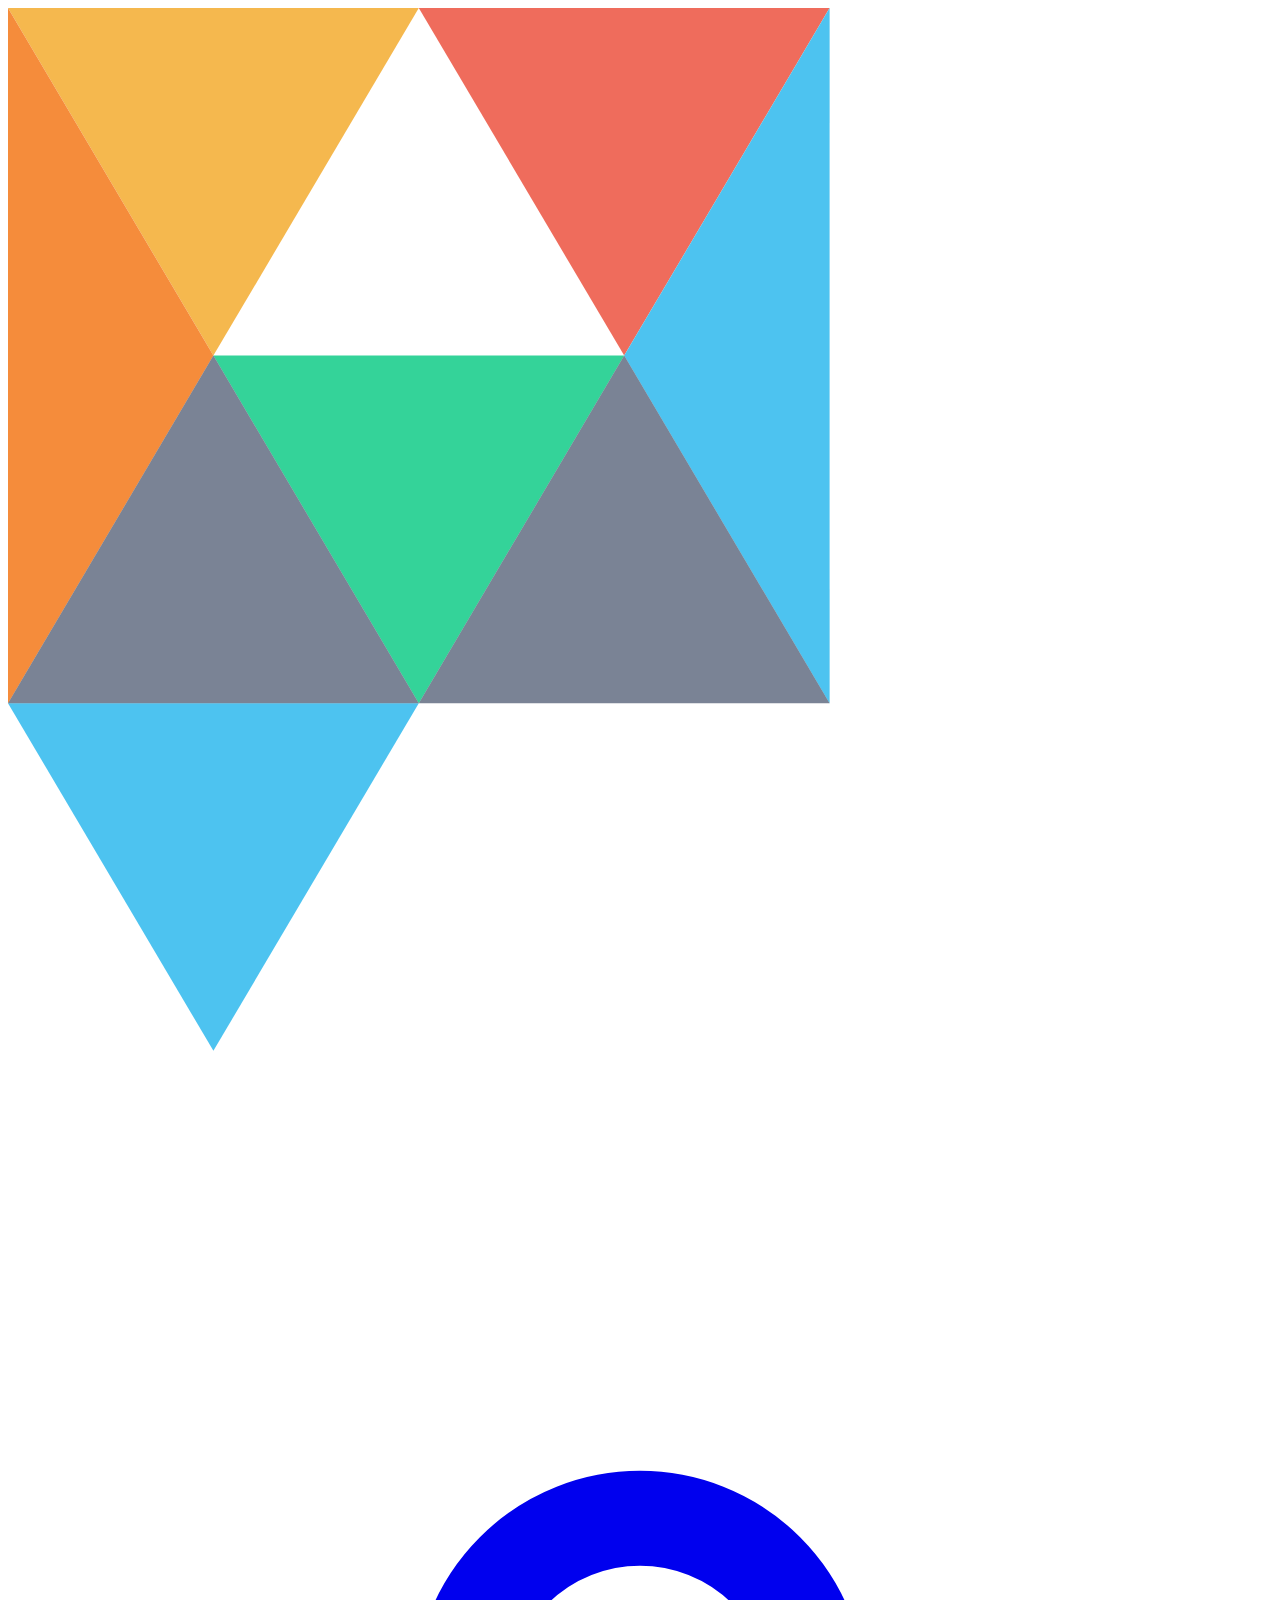
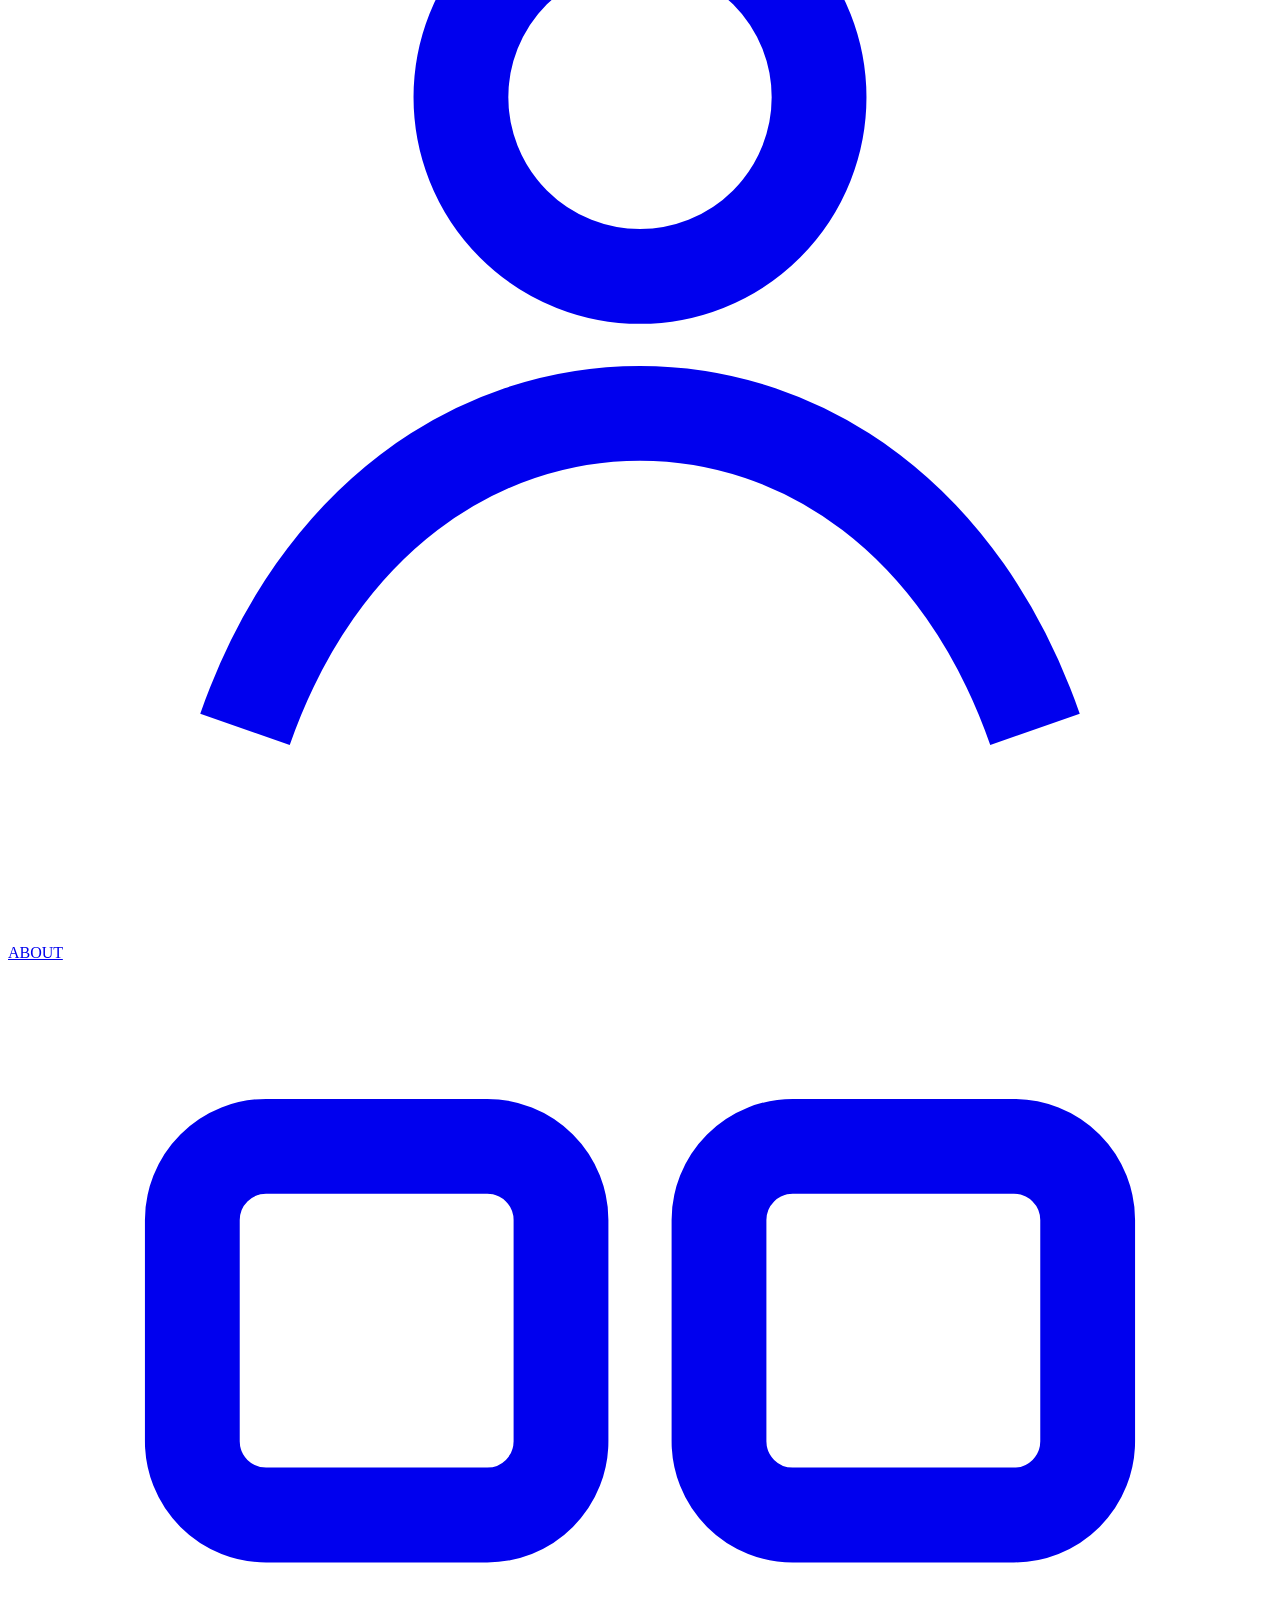
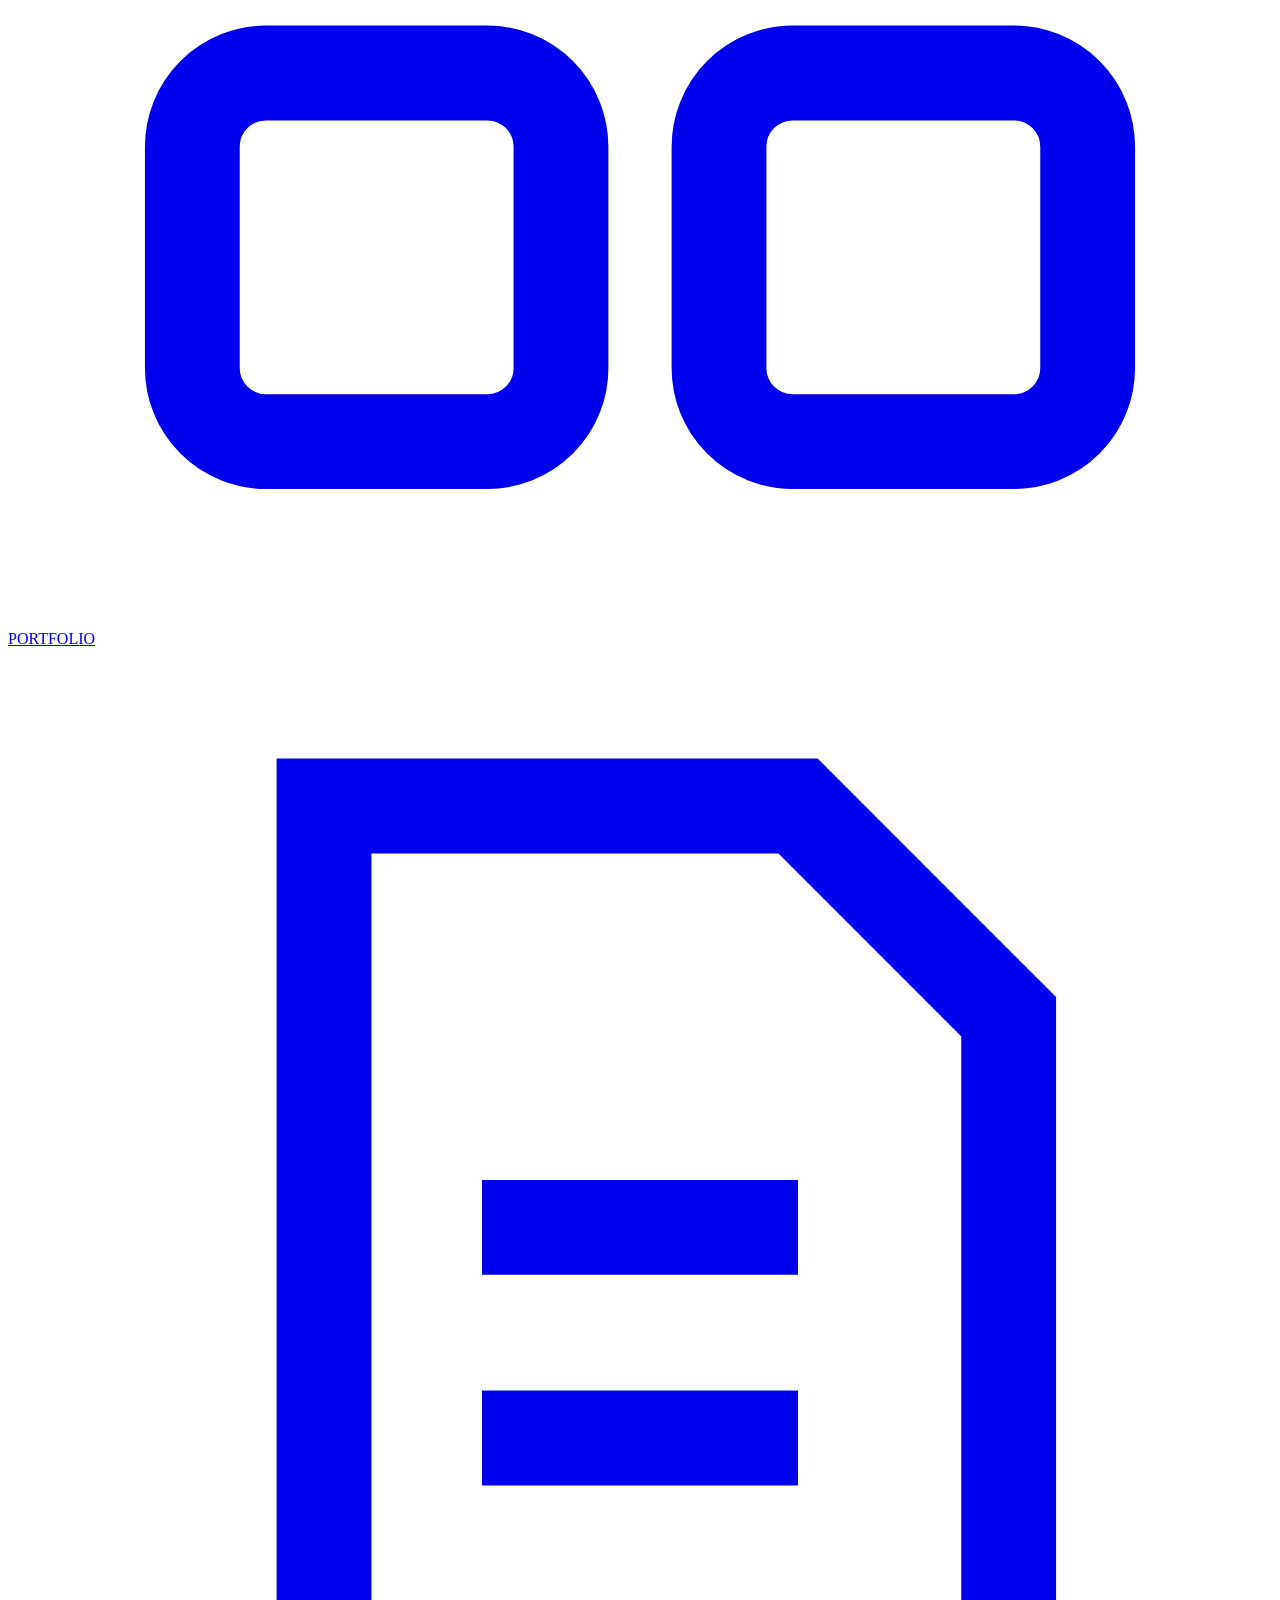
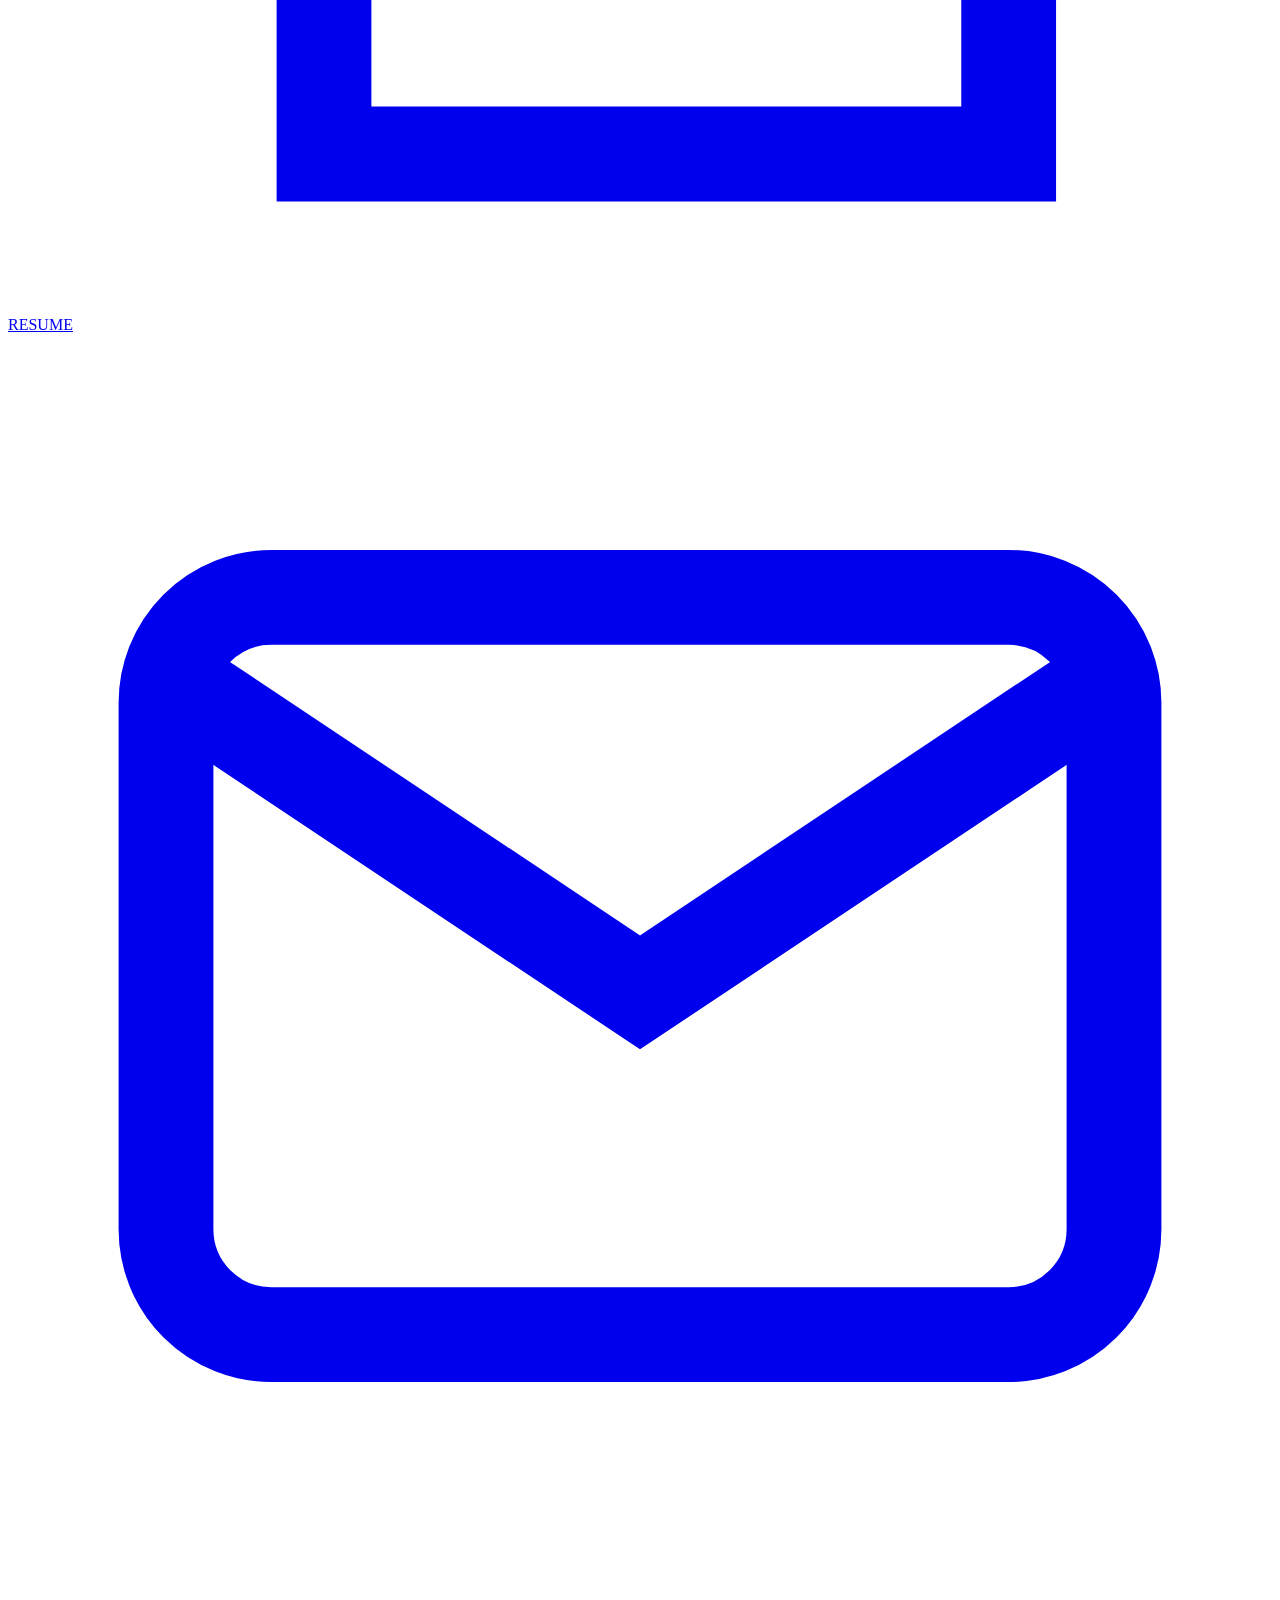
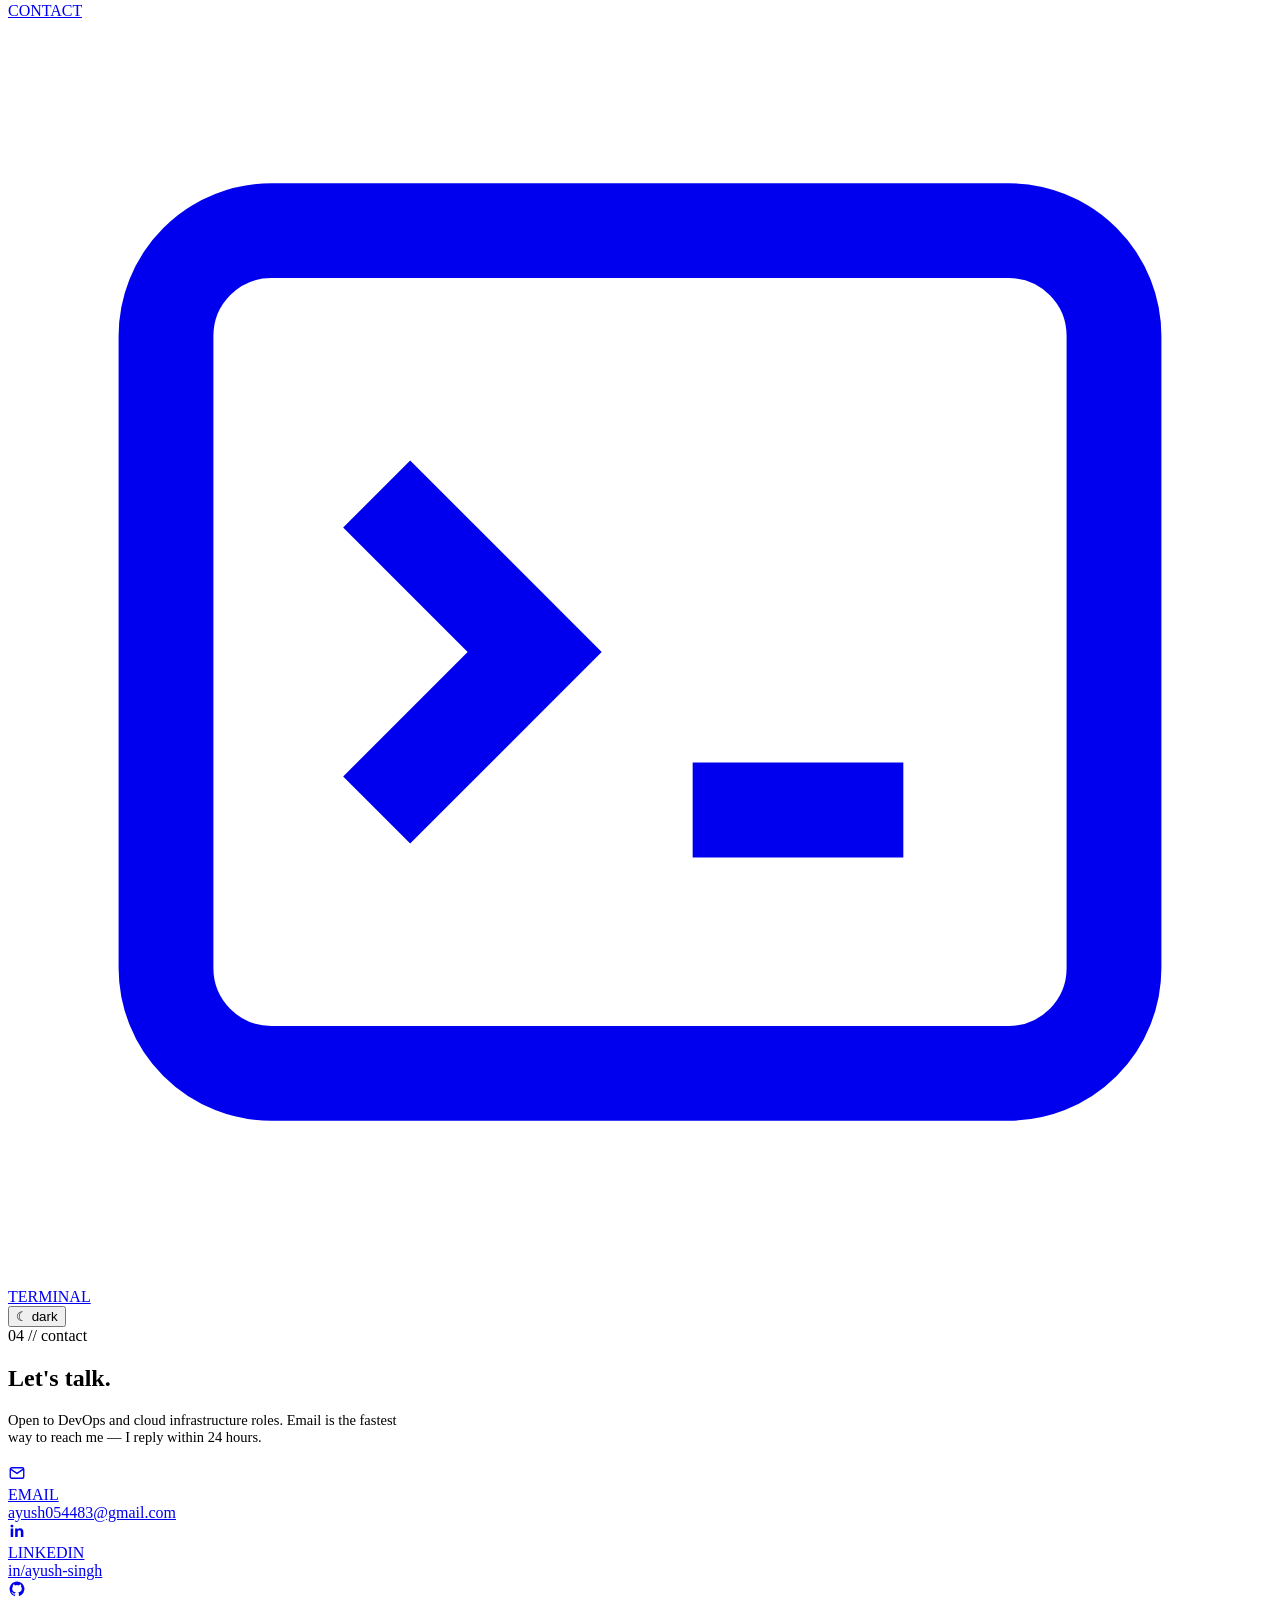
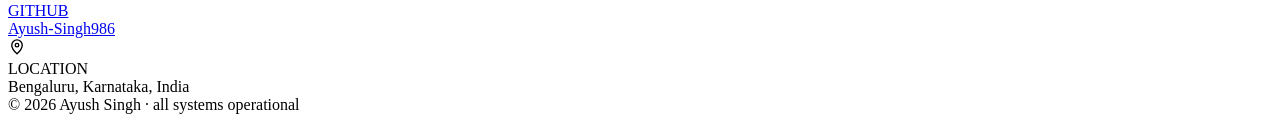
==== contact.html @ 5da8c3a7 "Add files via upload" ====
<!DOCTYPE html>
<html lang="en">
<head>
<meta charset="UTF-8">
<meta name="viewport" content="width=device-width, initial-scale=1">
<title>Ayush Singh — Contact</title>
<link rel="preconnect" href="https://fonts.googleapis.com">
<link rel="preconnect" href="https://fonts.gstatic.com" crossorigin>
<link href="https://fonts.googleapis.com/css2?family=Space+Grotesk:wght@500;600;700&family=IBM+Plex+Sans:wght@400;500;600&family=IBM+Plex+Mono:wght@400;500&display=swap" rel="stylesheet">
<link rel="stylesheet" href="assets/css/style.css">
<link rel="icon" href="data:image/svg+xml,%3Csvg xmlns='http://www.w3.org/2000/svg' viewBox='0 0 100 100'%3E%3Ctext y='.9em' font-size='90'%3E%E2%9A%99%EF%B8%8F%3C/text%3E%3C/svg%3E">
</head>
<body>

<div class="mosaic" aria-hidden="true">
<svg viewBox="0 0 400 400" xmlns="http://www.w3.org/2000/svg">
  <polygon points="0,0 130,0 65,110" fill="#F5B84E"/>
  <polygon points="130,0 260,0 195,110" fill="#EF6C5C"/>
  <polygon points="65,110 195,110 130,220" fill="#34D399"/>
  <polygon points="0,0 65,110 0,220" fill="#F58C3B"/>
  <polygon points="195,110 260,0 260,220" fill="#4DC3F0"/>
  <polygon points="0,220 130,220 65,330" fill="#4DC3F0"/>
  <polygon points="65,110 0,220 130,220" fill="#22314F" opacity=".6"/>
  <polygon points="130,220 195,110 260,220" fill="#22314F" opacity=".6"/>
</svg>
</div>

<div class="app">

  <aside class="sidebar">
    <div class="brand-dots"><span></span><span></span><span></span></div>
    <nav class="navlist">
      <a href="index.html"><svg viewBox="0 0 24 24" fill="none" stroke="currentColor" stroke-width="1.8"><circle cx="12" cy="8" r="3.4"/><path d="M4.5 20c1.4-4 4.4-6 7.5-6s6.1 2 7.5 6"/></svg>ABOUT<span class="stat-dot"></span></a>
      <a href="portfolio.html"><svg viewBox="0 0 24 24" fill="none" stroke="currentColor" stroke-width="1.8"><rect x="3.5" y="3.5" width="7" height="7" rx="1.4"/><rect x="13.5" y="3.5" width="7" height="7" rx="1.4"/><rect x="3.5" y="13.5" width="7" height="7" rx="1.4"/><rect x="13.5" y="13.5" width="7" height="7" rx="1.4"/></svg>PORTFOLIO<span class="stat-dot"></span></a>
      <a href="resume.html"><svg viewBox="0 0 24 24" fill="none" stroke="currentColor" stroke-width="1.8"><path d="M6 3h9l4 4v14H6z"/><path d="M9 11h6M9 15h6"/></svg>RESUME<span class="stat-dot"></span></a>
      <a href="contact.html"><svg viewBox="0 0 24 24" fill="none" stroke="currentColor" stroke-width="1.8"><rect x="3" y="5" width="18" height="14" rx="2"/><path d="M3 6.5l9 6 9-6"/></svg>CONTACT<span class="stat-dot"></span></a>
      <a href="terminal.html"><svg viewBox="0 0 24 24" fill="none" stroke="currentColor" stroke-width="1.8"><rect x="3" y="4" width="18" height="16" rx="2"/><path d="M7 9l3 3-3 3M13 15h4"/></svg>TERMINAL<span class="stat-dot"></span></a>
    </nav>
    <button class="side-toggle" id="themeToggle">☾ dark</button>
  </aside>

  <main>
    <section class="panel">
      <div class="eyebrow">04 // contact</div>
      <h2>Let's talk.</h2>
      <div class="accent-bar"></div>
      <p style="color:var(--text-dim); font-size:14.5px; max-width:56ch;">Open to DevOps and cloud
      infrastructure roles. Email is the fastest way to reach me — I reply within 24 hours.</p>

      <div class="contact-grid" style="margin-top:18px;">
        <a class="contact-card" href="mailto:ayush054483@gmail.com">
          <div class="ic"><svg width="18" height="18" viewBox="0 0 24 24" fill="none" stroke="currentColor" stroke-width="1.8"><rect x="3" y="5" width="18" height="14" rx="2"/><path d="M3 6.5l9 6 9-6"/></svg></div>
          <div><div class="lbl">EMAIL</div><div class="val">ayush054483@gmail.com</div></div>
        </a>
        <a class="contact-card" href="https://www.linkedin.com/in/ayush-singh-59469b310/" target="_blank" rel="noopener">
          <div class="ic"><svg width="18" height="18" viewBox="0 0 24 24" fill="currentColor"><path d="M6.94 8.5H3.56V20h3.38V8.5ZM5.25 3.5a1.96 1.96 0 1 0 0 3.92 1.96 1.96 0 0 0 0-3.92ZM20.5 20h-3.37v-5.87c0-1.4-.03-3.2-1.95-3.2-1.96 0-2.26 1.53-2.26 3.1V20H9.56V8.5h3.24v1.57h.05c.45-.86 1.56-1.77 3.21-1.77 3.44 0 4.44 2.27 4.44 5.22V20Z"/></svg></div>
          <div><div class="lbl">LINKEDIN</div><div class="val">in/ayush-singh</div></div>
        </a>
        <a class="contact-card" href="https://github.com/Ayush-Singh986" target="_blank" rel="noopener">
          <div class="ic"><svg width="18" height="18" viewBox="0 0 24 24" fill="currentColor"><path d="M12 2a10 10 0 0 0-3.16 19.49c.5.09.68-.22.68-.48v-1.7c-2.78.6-3.37-1.34-3.37-1.34-.46-1.16-1.11-1.47-1.11-1.47-.91-.62.07-.6.07-.6 1 .07 1.53 1.03 1.53 1.03.89 1.53 2.34 1.09 2.91.83.09-.65.35-1.09.63-1.34-2.22-.25-4.56-1.11-4.56-4.94 0-1.09.39-1.98 1.03-2.68-.1-.25-.45-1.27.1-2.65 0 0 .84-.27 2.75 1.02a9.4 9.4 0 0 1 5 0c1.91-1.29 2.75-1.02 2.75-1.02.55 1.38.2 2.4.1 2.65.64.7 1.03 1.59 1.03 2.68 0 3.84-2.35 4.68-4.58 4.93.36.31.68.92.68 1.85v2.74c0 .27.18.58.69.48A10 10 0 0 0 12 2Z"/></svg></div>
          <div><div class="lbl">GITHUB</div><div class="val">Ayush-Singh986</div></div>
        </a>
        <div class="contact-card">
          <div class="ic"><svg width="18" height="18" viewBox="0 0 24 24" fill="none" stroke="currentColor" stroke-width="1.8"><path d="M12 21s7-6.4 7-11.5A7 7 0 0 0 5 9.5C5 14.6 12 21 12 21Z"/><circle cx="12" cy="9.5" r="2.4"/></svg></div>
          <div><div class="lbl">LOCATION</div><div class="val">Bengaluru, Karnataka, India</div></div>
        </div>
      </div>
    </section>

    <div class="site-footer"><span class="d"></span>© 2026 Ayush Singh · all systems operational</div>
  </main>
</div>

<script src="assets/js/main.js"></script>
</body>
</html>
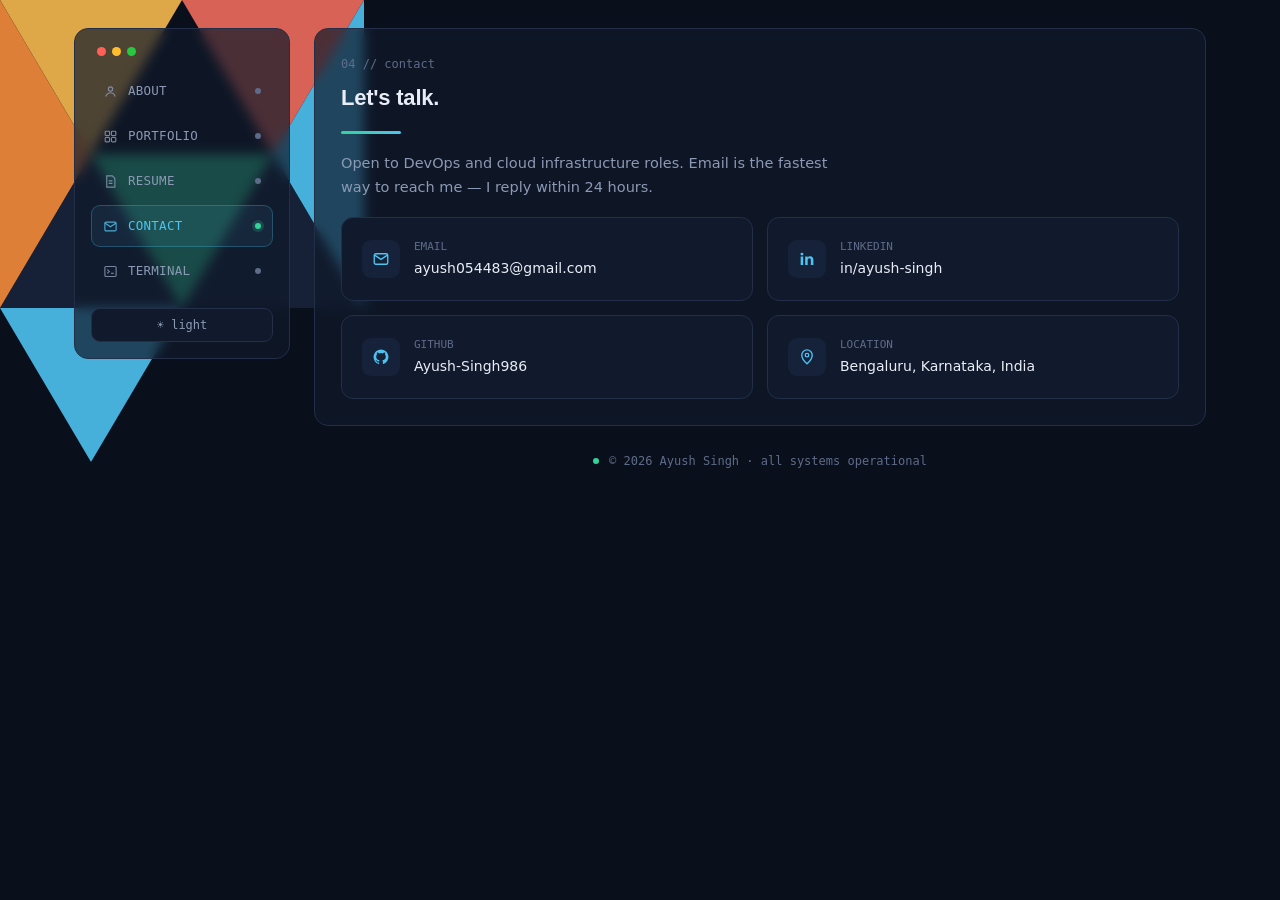
==== commit 9c6131b0: "Update stylesheet and script paths in contact.html" ====
--- a/contact.html
+++ b/contact.html
@@ -7,7 +7,7 @@
 <link rel="preconnect" href="https://fonts.googleapis.com">
 <link rel="preconnect" href="https://fonts.gstatic.com" crossorigin>
 <link href="https://fonts.googleapis.com/css2?family=Space+Grotesk:wght@500;600;700&family=IBM+Plex+Sans:wght@400;500;600&family=IBM+Plex+Mono:wght@400;500&display=swap" rel="stylesheet">
-<link rel="stylesheet" href="assets/css/style.css">
+<link rel="stylesheet" href="style.css">
 <link rel="icon" href="data:image/svg+xml,%3Csvg xmlns='http://www.w3.org/2000/svg' viewBox='0 0 100 100'%3E%3Ctext y='.9em' font-size='90'%3E%E2%9A%99%EF%B8%8F%3C/text%3E%3C/svg%3E">
 </head>
 <body>
@@ -71,6 +71,6 @@
   </main>
 </div>
 
-<script src="assets/js/main.js"></script>
+<script src="main.js"></script>
 </body>
 </html>
--- a/style.css
+++ b/style.css
@@ -0,0 +1,240 @@
+/* Ayush Singh — DevOps Portfolio
+   Palette: deep navy console + pipeline-status accents (pass/run/info)
+   Type: Space Grotesk (display) / IBM Plex Sans (body) / IBM Plex Mono (labels, data) */
+
+:root{
+  --bg: #0A0F1C;
+  --surface: #111A2C;
+  --surface-raised: #16213A;
+  --border: #232E48;
+  --text: #E9EDF6;
+  --text-dim: #8C99B4;
+  --text-faint: #5E6C89;
+  --pass: #34D399;
+  --run: #F5B84E;
+  --info: #4DC3F0;
+  box-sizing: border-box;
+  padding-top: env(safe-area-inset-top, 0px);
+  padding-bottom: env(safe-area-inset-bottom, 0px);
+}
+*,*::before,*::after{ box-sizing: inherit; }
+html{ scroll-behavior: smooth; }
+body{
+  margin:0;
+  min-height:100vh;
+  background: var(--bg);
+  color: var(--text);
+  font-family:'IBM Plex Sans', system-ui, sans-serif;
+  line-height:1.6;
+  -webkit-font-smoothing: antialiased;
+  position:relative;
+  overflow-x:hidden;
+}
+a{ color:inherit; text-decoration:none; }
+::selection{ background: rgba(52,211,153,.28); color:#fff; }
+:focus-visible{ outline:2px solid var(--info); outline-offset:3px; }
+h1,h2,h3{ font-family:'Space Grotesk','IBM Plex Sans',sans-serif; margin:0; letter-spacing:-0.01em; }
+.mono{ font-family:'IBM Plex Mono', ui-monospace, monospace; }
+p{ margin:0 0 12px; }
+img{ max-width:100%; display:block; }
+
+/* ---------- triangle mosaic background (own composition, corner accent) ---------- */
+.mosaic{
+  position:fixed; top:0; left:0; width:min(46vw,560px); height:min(46vw,560px);
+  z-index:0; pointer-events:none; opacity:.9;
+}
+.mosaic svg{ width:100%; height:100%; }
+
+/* ---------- app shell ---------- */
+.app{
+  position:relative; z-index:1;
+  max-width:1180px; margin:0 auto; padding:28px 24px 60px;
+  display:grid; grid-template-columns:216px 1fr; gap:24px;
+}
+@media (max-width:900px){ .app{ grid-template-columns:1fr; } }
+
+/* ---------- sidebar ---------- */
+.sidebar{
+  background: rgba(17,26,44,.7);
+  border:1px solid var(--border);
+  border-radius:14px;
+  padding:16px;
+  height:max-content;
+  position:sticky; top:20px;
+  backdrop-filter: blur(6px);
+}
+.brand-dots{ display:flex; gap:6px; padding:2px 6px 14px; }
+.brand-dots span{ width:9px; height:9px; border-radius:50%; }
+.brand-dots span:nth-child(1){ background:#ff6159; }
+.brand-dots span:nth-child(2){ background:#ffbd2e; }
+.brand-dots span:nth-child(3){ background:#28c941; }
+.navlist{ display:flex; flex-direction:column; gap:3px; }
+.navlist a{
+  display:flex; align-items:center; gap:10px;
+  padding:10px 11px; border-radius:9px;
+  font-family:'IBM Plex Mono',monospace; font-size:12.5px; letter-spacing:.02em;
+  color:var(--text-dim);
+  border:1px solid transparent;
+}
+.navlist a svg{ width:15px; height:15px; flex:none; opacity:.85; }
+.navlist a .stat-dot{ margin-left:auto; width:6px; height:6px; border-radius:50%; background:var(--text-faint); }
+.navlist a:hover{ color:var(--text); background:var(--surface); }
+.navlist a.active{ color:var(--info); background:rgba(77,195,240,.08); border-color:rgba(77,195,240,.28); }
+.navlist a.active .stat-dot{ background:var(--pass); box-shadow:0 0 0 3px rgba(52,211,153,.18); }
+.side-toggle{
+  margin-top:16px; width:100%; padding:9px 12px; border-radius:9px;
+  background:var(--surface); border:1px solid var(--border); color:var(--text-dim);
+  font-family:'IBM Plex Mono',monospace; font-size:12px; cursor:pointer;
+  display:flex; align-items:center; gap:8px; justify-content:center;
+}
+.side-toggle:hover{ border-color:var(--text-dim); color:var(--text); }
+
+/* ---------- main / console header ---------- */
+main{ min-width:0; }
+.console{
+  background: rgba(17,26,44,.7);
+  border:1px solid var(--border); border-radius:14px;
+  padding:0; overflow:hidden; margin-bottom:22px;
+  backdrop-filter: blur(6px);
+}
+.console-bar{
+  display:flex; align-items:center; justify-content:space-between;
+  padding:10px 18px; border-bottom:1px solid var(--border);
+  font-family:'IBM Plex Mono',monospace; font-size:11.5px; color:var(--text-faint);
+}
+.console-body{ padding:24px; display:flex; gap:24px; flex-wrap:wrap; align-items:center; }
+.console-photo{
+  width:84px; height:84px; border-radius:14px; overflow:hidden; flex:none;
+  border:2px solid var(--info);
+}
+.console-photo img{ width:100%; height:100%; object-fit:cover; }
+.console-id h1{ font-size:22px; }
+.console-id .role{ color:var(--text-dim); font-size:13.5px; margin-top:3px; }
+.console-id .tag{ font-family:'IBM Plex Mono',monospace; font-size:11px; color:var(--text-faint); margin-top:5px; }
+.console-status{
+  margin-left:auto; display:grid; grid-template-columns:auto auto; gap:4px 16px;
+  font-family:'IBM Plex Mono',monospace; font-size:12px; color:var(--text-faint);
+}
+.console-status b{ color:var(--pass); font-weight:500; }
+.console-cta{ display:flex; gap:10px; flex-direction:column; align-items:flex-end; }
+.btn{
+  font-family:'IBM Plex Mono',monospace; font-size:12.5px;
+  padding:10px 16px; border-radius:8px; border:1px solid var(--border); color:var(--text);
+  display:inline-flex; align-items:center; gap:7px;
+}
+.btn.primary{ background:var(--pass); color:#06251A; border-color:var(--pass); font-weight:500; }
+.btn:hover{ border-color:var(--text-dim); }
+.social-row{ display:flex; gap:8px; }
+.social-row a{
+  width:30px; height:30px; border-radius:7px; border:1px solid var(--border);
+  display:flex; align-items:center; justify-content:center; color:var(--text-dim);
+}
+.social-row a:hover{ color:var(--info); border-color:var(--info); }
+
+/* ---------- generic panel ---------- */
+.panel{
+  background: rgba(17,26,44,.7); border:1px solid var(--border); border-radius:14px;
+  padding:26px; margin-bottom:20px; backdrop-filter: blur(6px);
+}
+.panel h2{ font-size:22px; margin-bottom:16px; }
+.accent-bar{ width:60px; height:3px; border-radius:2px; background:linear-gradient(90deg,var(--pass),var(--info)); margin:8px 0 18px; }
+.eyebrow{ font-family:'IBM Plex Mono',monospace; font-size:12px; color:var(--text-faint); display:flex; gap:8px; align-items:center; margin-bottom:6px; }
+
+/* ---------- stat cards ---------- */
+.stat-grid{ display:grid; grid-template-columns:repeat(4,1fr); gap:14px; }
+@media (max-width:640px){ .stat-grid{ grid-template-columns:repeat(2,1fr); } }
+.stat-card{ background:var(--surface); border:1px solid var(--border); border-radius:12px; padding:18px; text-align:center; }
+.stat-card .num{ font-family:'Space Grotesk',sans-serif; font-size:26px; font-weight:700; color:var(--info); }
+.stat-card .lbl{ font-family:'IBM Plex Mono',monospace; font-size:11px; color:var(--text-faint); margin-top:4px; }
+
+/* ---------- tabs ---------- */
+.tabs{ display:flex; background:var(--surface); border:1px solid var(--border); border-radius:10px; padding:4px; gap:4px; margin-bottom:22px; }
+.tabs button{
+  flex:1; background:none; border:none; color:var(--text-dim); cursor:pointer;
+  font-family:'IBM Plex Mono',monospace; font-size:12.5px; padding:10px; border-radius:7px;
+}
+.tabs button.active{ background:var(--info); color:#06202B; font-weight:600; }
+.tabpane{ display:none; }
+.tabpane.active{ display:block; }
+
+/* ---------- doing / engagement cards ---------- */
+.card-grid{ display:grid; grid-template-columns:1fr 1fr; gap:14px; }
+@media (max-width:640px){ .card-grid{ grid-template-columns:1fr; } }
+.doing-card{ background:var(--surface); border:1px solid var(--border); border-left:3px solid var(--info); border-radius:10px; padding:18px; }
+.doing-card .top{ display:flex; justify-content:space-between; align-items:flex-start; gap:10px; margin-bottom:8px; }
+.doing-card h3{ font-size:15px; }
+.pill{ font-family:'IBM Plex Mono',monospace; font-size:10px; padding:3px 8px; border-radius:20px; background:rgba(77,195,240,.1); color:var(--info); border:1px solid rgba(77,195,240,.28); white-space:nowrap; }
+.doing-card p{ color:var(--text-dim); font-size:13.5px; margin:0; }
+
+/* ---------- marquee (clients) ---------- */
+.marquee-wrap{ overflow:hidden; margin-top:6px; -webkit-mask-image:linear-gradient(90deg,transparent,#000 6%,#000 94%,transparent); mask-image:linear-gradient(90deg,transparent,#000 6%,#000 94%,transparent); }
+.marquee{ display:flex; gap:16px; width:max-content; animation:scroll 22s linear infinite; }
+.marquee:hover{ animation-play-state:paused; }
+@keyframes scroll{ from{ transform:translateX(0);} to{ transform:translateX(-50%);} }
+.client-chip{
+  flex:none; display:flex; align-items:center; gap:10px; background:var(--surface);
+  border:1px solid var(--border); border-radius:12px; padding:16px 22px; min-width:160px;
+}
+.client-chip .mark{ width:34px; height:34px; border-radius:8px; background:var(--surface-raised); display:flex; align-items:center; justify-content:center; font-family:'Space Grotesk',sans-serif; font-weight:700; color:var(--info); border:1px solid var(--border); }
+.client-chip .name{ font-weight:600; font-size:13.5px; }
+.client-chip .role{ font-family:'IBM Plex Mono',monospace; font-size:10.5px; color:var(--text-faint); }
+@media (prefers-reduced-motion: reduce){ .marquee{ animation:none; } }
+
+/* ---------- experience / engagement detail (resume + about) ---------- */
+.engagement{ background:var(--surface); border:1px solid var(--border); border-radius:12px; padding:18px 20px; margin-bottom:12px; }
+.engagement-head{ display:flex; align-items:center; gap:10px; margin-bottom:8px; flex-wrap:wrap; }
+.engagement h3{ font-size:15px; }
+.engagement .tag{ font-family:'IBM Plex Mono',monospace; font-size:11.5px; color:var(--text-faint); }
+.status-pill{ font-family:'IBM Plex Mono',monospace; font-size:10.5px; padding:3px 9px; border-radius:20px; background:rgba(52,211,153,.1); color:var(--pass); border:1px solid rgba(52,211,153,.28); display:flex; align-items:center; gap:6px; }
+.status-pill .d{ width:6px; height:6px; border-radius:50%; background:currentColor; }
+.engagement ul{ margin:8px 0 0; padding-left:18px; color:var(--text-dim); font-size:13.8px; }
+.engagement li{ margin-bottom:6px; }
+
+.chip-row{ display:flex; flex-wrap:wrap; gap:8px; }
+.chip{ font-size:12.5px; padding:6px 11px; border-radius:7px; background:var(--surface); border:1px solid var(--border); color:var(--text-dim); }
+
+/* ---------- projects ---------- */
+.project{ background:var(--surface); border:1px solid var(--border); border-radius:12px; padding:20px; }
+.project h3{ font-size:15.5px; margin-bottom:8px; }
+.project ul{ margin:0 0 14px; padding-left:18px; color:var(--text-dim); font-size:13.5px; }
+.project li{ margin-bottom:5px; }
+.stack-row{ display:flex; flex-wrap:wrap; gap:6px; padding-top:10px; border-top:1px dashed var(--border); }
+.stack-tag{ font-family:'IBM Plex Mono',monospace; font-size:10.5px; color:var(--info); background:rgba(77,195,240,.09); padding:4px 8px; border-radius:5px; }
+
+/* ---------- contact ---------- */
+.contact-grid{ display:grid; grid-template-columns:1fr 1fr; gap:14px; }
+@media (max-width:640px){ .contact-grid{ grid-template-columns:1fr; } }
+.contact-card{ background:var(--surface); border:1px solid var(--border); border-radius:12px; padding:20px; display:flex; gap:14px; align-items:center; }
+.contact-card .ic{ width:38px; height:38px; border-radius:9px; background:var(--surface-raised); display:flex; align-items:center; justify-content:center; color:var(--info); flex:none; }
+.contact-card .lbl{ font-family:'IBM Plex Mono',monospace; font-size:11px; color:var(--text-faint); }
+.contact-card .val{ font-size:14px; margin-top:2px; }
+
+/* ---------- terminal page ---------- */
+.term{
+  background:#070B14; border:1px solid var(--border); border-radius:12px; padding:18px 20px;
+  font-family:'IBM Plex Mono',monospace; font-size:13.5px; color:#B9F5D8; min-height:340px;
+  max-height:460px; overflow-y:auto;
+}
+.term .line{ margin-bottom:6px; white-space:pre-wrap; word-break:break-word; }
+.term .prompt{ color:var(--info); }
+.term-input-row{ display:flex; align-items:center; gap:8px; margin-top:8px; }
+.term-input-row .prompt{ color:var(--info); }
+.term-input-row input{
+  flex:1; background:none; border:none; outline:none; color:#B9F5D8;
+  font-family:'IBM Plex Mono',monospace; font-size:13.5px;
+}
+.term-hint{ color:var(--text-faint); font-size:12px; margin-top:10px; }
+
+/* ---------- footer ---------- */
+.site-footer{ text-align:center; color:var(--text-faint); font-family:'IBM Plex Mono',monospace; font-size:12px; margin-top:26px; display:flex; justify-content:center; gap:10px; align-items:center; }
+.site-footer .d{ width:6px; height:6px; border-radius:50%; background:var(--pass); }
+
+/* ---------- light theme override ---------- */
+body[data-theme="light"]{
+  --bg:#F4F6FB; --surface:#FFFFFF; --surface-raised:#EEF1F8; --border:#DCE2EE;
+  --text:#12182A; --text-dim:#48526B; --text-faint:#7A84A0;
+}
+body[data-theme="light"] .console,
+body[data-theme="light"] .panel,
+body[data-theme="light"] .sidebar{ backdrop-filter:none; }
+body[data-theme="light"] .term{ background:#0E1522; }
